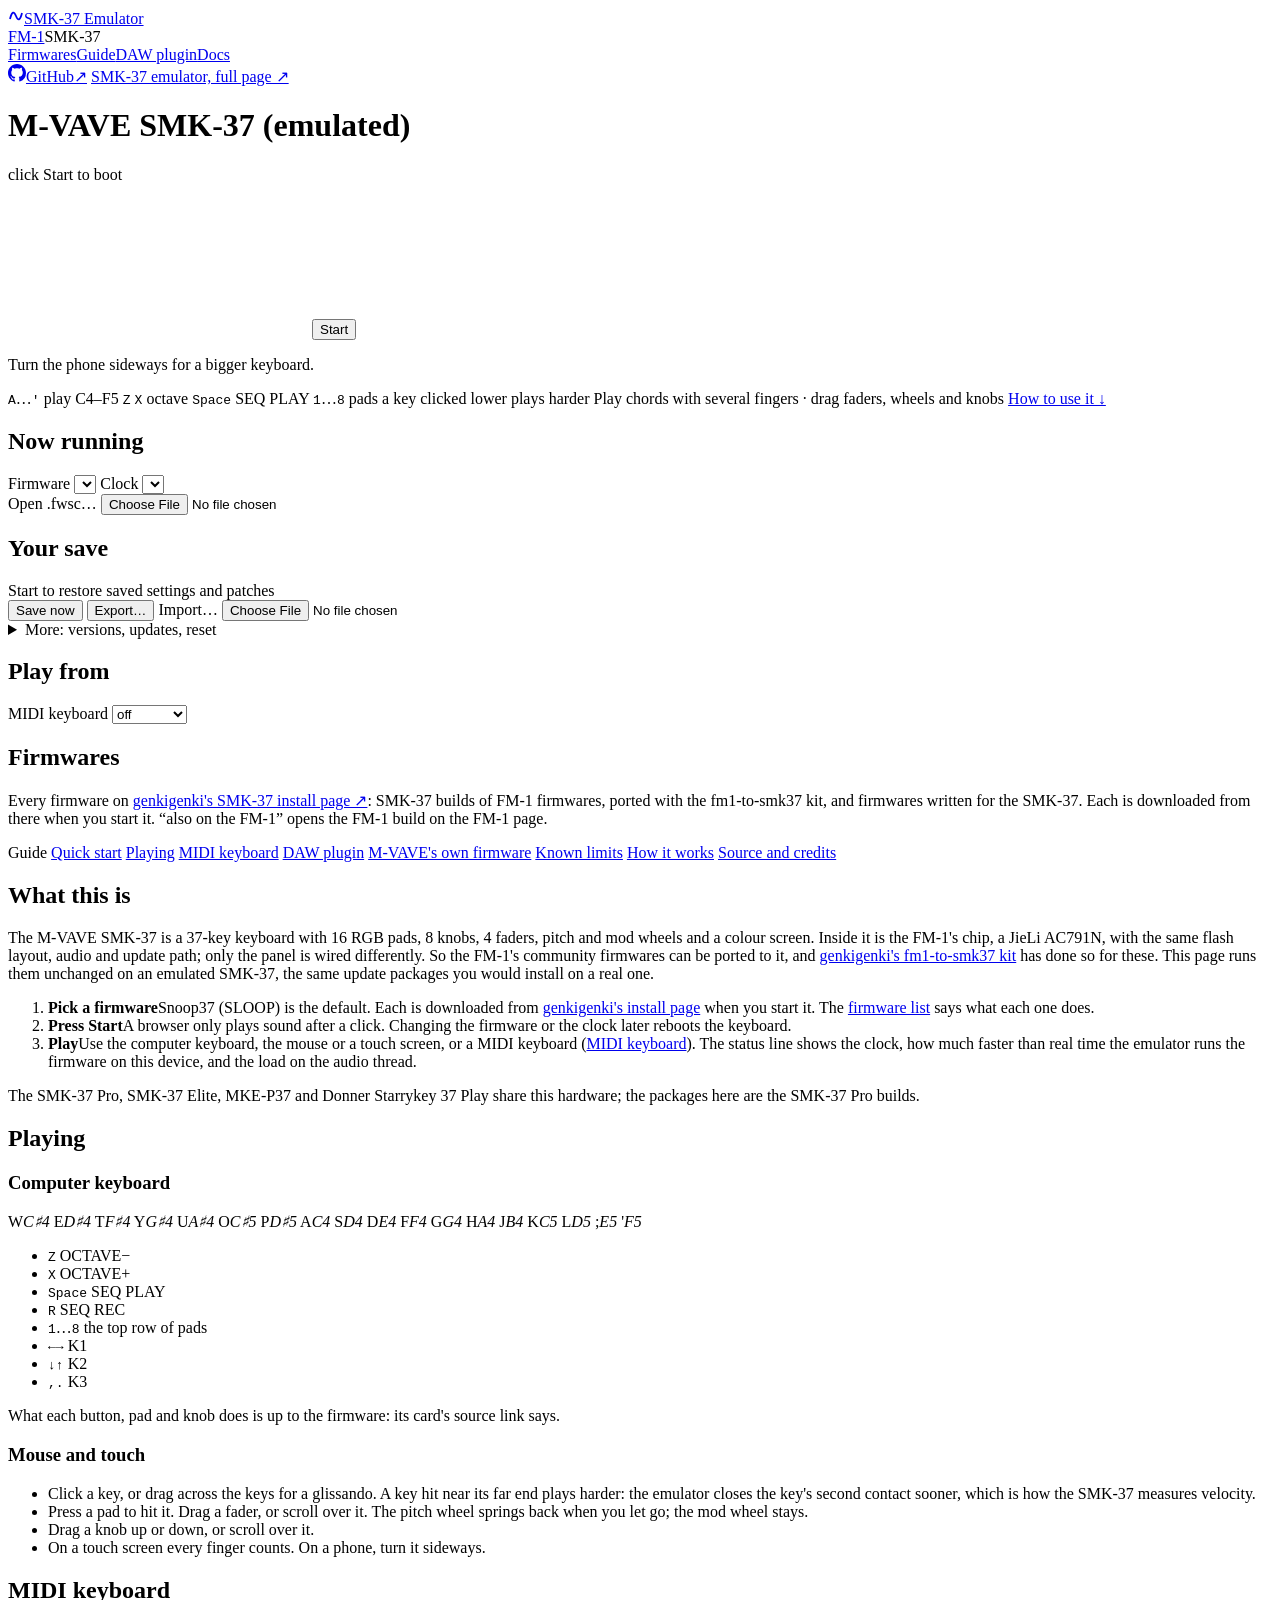
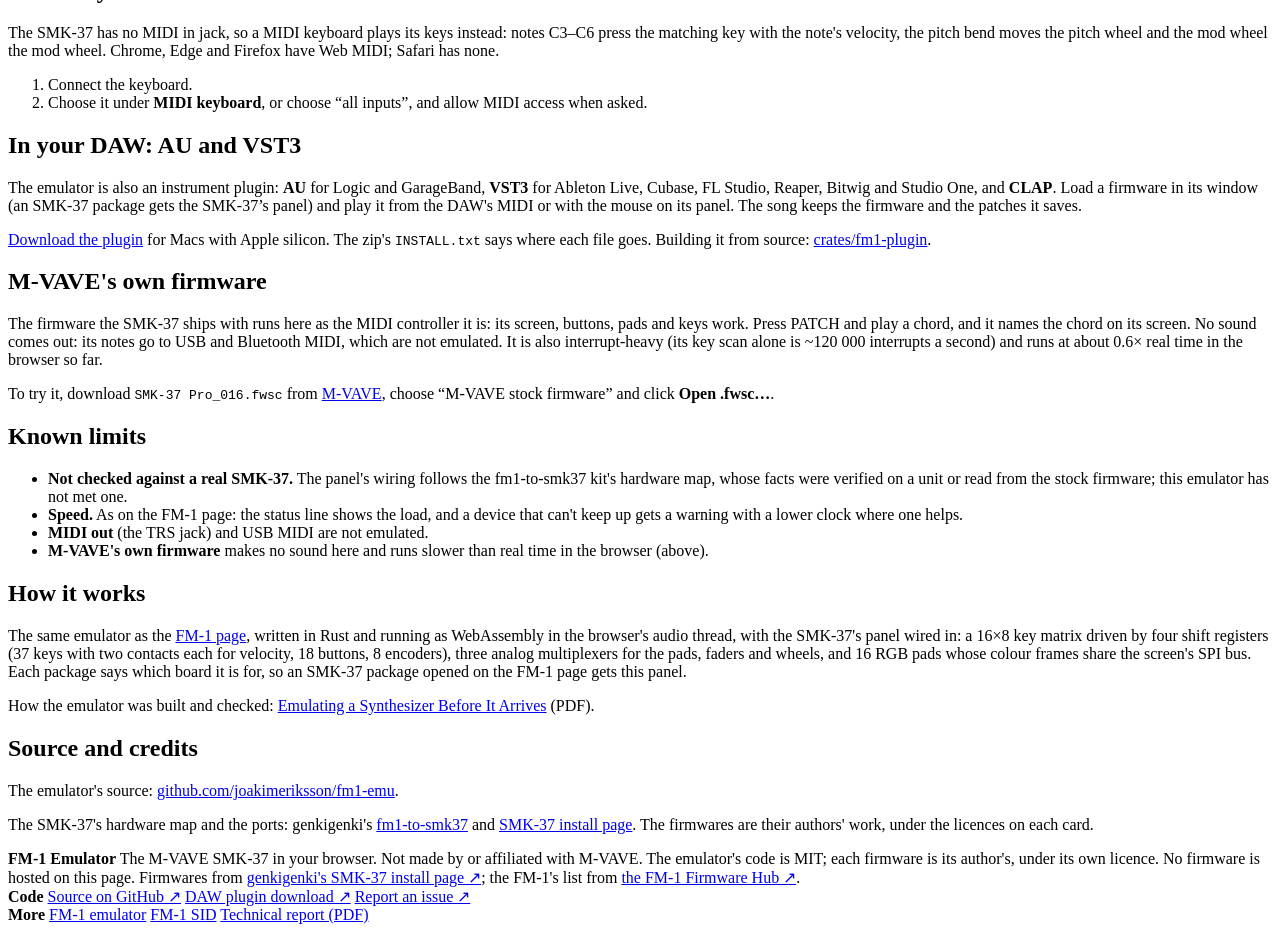
==== web/smk37/index.html @ 294fa138 "Force fresh mobile LCD assets and eliminate stale screen-only label" ====
<!doctype html>
<html lang="en" data-device="smk37">
<head>
<meta charset="utf-8">
<meta name="viewport" content="width=device-width, initial-scale=1, viewport-fit=cover">
<title>SMK-37 Emulator</title>
<meta name="description" content="The M-VAVE SMK-37 keyboard emulated in the browser, running the community firmwares ported to it from the FM-1: the same chip, its keys, pads, faders, wheels and screen in WebAssembly.">
<meta property="og:type" content="website">
<meta property="og:title" content="SMK-37 Emulator">
<meta property="og:description" content="The M-VAVE SMK-37 keyboard emulated in the browser, running the community firmwares ported to it from the FM-1: the same chip, its keys, pads, faders, wheels and screen in WebAssembly.">
<meta property="og:url" content="https://joakimeriksson.github.io/fm1-emu/smk37/">
<meta property="og:image" content="https://joakimeriksson.github.io/fm1-emu/smk37/og.png">
<meta property="og:image:width" content="1280">
<meta property="og:image:height" content="640">
<meta property="og:image:alt" content="The emulated SMK-37 with its 37 keys, 16 RGB pads, faders and wheels, running a community firmware">
<meta name="twitter:card" content="summary_large_image">
<link rel="icon" href="data:,">
<link rel="stylesheet" href="style.css?v=lcd-live-20261031">
<script>if (new URLSearchParams(location.search).get("embed") === "1") document.documentElement.setAttribute("data-embed", "");</script>
</head>
<body>
<header class="site">
  <div class="wrap">
    <a class="brand" href="../"><span class="logo" aria-hidden="true"><svg width="16" height="16" viewBox="0 0 16 16" fill="none" stroke="currentColor" stroke-width="1.8"><path d="M2 11C4 3 6 3 8 8s4 5 6-3"/></svg></span>SMK-37 Emulator</a>
    <nav class="devices" aria-label="Device"><a href="../">FM-1</a><span aria-current="page">SMK-37</span></nav>
    <nav class="sitenav" aria-label="Site">
      <a href="#firmwares">Firmwares</a><a href="#guide">Guide</a><a href="#plugin">DAW plugin</a><a href="https://github.com/joakimeriksson/fm1-emu#readme">Docs</a>
    </nav>
    <a class="gh" href="https://github.com/joakimeriksson/fm1-emu" aria-label="Source code on GitHub"><svg width="18" height="18" viewBox="0 0 16 16" fill="currentColor" aria-hidden="true"><path d="M8 0C3.58 0 0 3.58 0 8c0 3.54 2.29 6.53 5.47 7.59.4.07.55-.17.55-.38 0-.19-.01-.82-.01-1.49-2.01.37-2.53-.49-2.69-.94-.09-.23-.48-.94-.82-1.13-.28-.15-.68-.52-.01-.53.63-.01 1.08.58 1.23.82.72 1.21 1.87.87 2.33.66.07-.52.28-.87.51-1.07-1.78-.2-3.64-.89-3.64-3.95 0-.87.31-1.59.82-2.15-.08-.2-.36-1.02.08-2.12 0 0 .67-.21 2.2.82.64-.18 1.32-.27 2-.27.68 0 1.36.09 2 .27 1.53-1.04 2.2-.82 2.2-.82.44 1.1.16 1.92.08 2.12.51.56.82 1.27.82 2.15 0 3.07-1.87 3.75-3.65 3.95.29.25.54.73.54 1.48 0 1.07-.01 1.93-.01 2.2 0 .21.15.46.55.38A8.013 8.013 0 0016 8c0-4.42-3.58-8-8-8z"/></svg><span>GitHub</span><span class="arrow" aria-hidden="true">↗</span></a>
    <a class="embed-only" id="fullpage" href="./" target="_blank" rel="noopener">SMK-37 emulator, full page ↗</a>
  </div>
</header>
<main>
  <div class="player">
    <div class="deck">
      <div class="deck-head">
        <h1 id="title">M-VAVE SMK-37 (emulated)</h1>
        <span id="status">click Start to boot</span>
      </div>
      <div id="perfwarn" role="alert" hidden>
        <p id="perfwarn-text"></p>
        <div class="acts">
          <button type="button" id="perfwarn-fix" class="primary"></button>
          <button type="button" id="perfwarn-copy" title="A short text about this device and how it kept up, to paste into a bug report">Copy a report</button>
          <a href="https://github.com/joakimeriksson/fm1-emu/issues/new" target="_blank" rel="noopener">Report on GitHub ↗</a>
          <button type="button" id="perfwarn-close" aria-label="Dismiss">✕</button>
        </div>
      </div>
      <div class="stage">
        <canvas id="panel" aria-label="SMK-37 front panel"></canvas>
        <button id="start">Start</button>
      </div>
      <p class="rotate">Turn the phone sideways for a bigger keyboard.</p>
      <p class="hint">
        <span class="keyb"><kbd>A</kbd>…<kbd>'</kbd> play C4–F5</span>
        <span class="keyb"><kbd>Z</kbd> <kbd>X</kbd> octave</span>
        <span class="keyb"><kbd>Space</kbd> SEQ PLAY</span>
        <span class="keyb"><kbd>1</kbd>…<kbd>8</kbd> pads</span>
        <span class="keyb">a key clicked lower plays harder</span>
        <span class="touch">Play chords with several fingers · drag faders, wheels and knobs</span>
        <a class="more" href="#guide">How to use it ↓</a>
      </p>
    </div>

    <aside class="side bar" aria-label="Firmware, saves and MIDI">
      <section class="box" aria-labelledby="h-now">
        <h2 class="eyebrow" id="h-now">Now running</h2>
        <p id="about"></p>
        <label id="fwlabel">Firmware <select id="fw" aria-label="Firmware"></select></label>
        <label>Clock <select id="mhz" aria-label="Emulated clock"></select></label>
        <div class="row">
          <label class="file">Open .fwsc… <input type="file" id="open"></label>
          <label class="file" hidden>DX7 bank… <input type="file" id="bank"></label>
          <span id="bankname" class="dim" hidden></span>
        </div>
      </section>

      <section class="box save-box" aria-labelledby="h-save">
        <h2 class="eyebrow" id="h-save">Your save</h2>
        <span id="save-status" role="status" aria-live="polite">Start to restore saved settings and patches</span>
        <div class="row save-actions">
          <button type="button" id="save-now">Save now</button>
          <button type="button" id="export-save">Export…</button>
          <label class="file">Import… <input type="file" id="import-save" accept=".json,.fm1save"></label>
        </div>
        <details class="save-controls">
          <summary>More: versions, updates, reset</summary>
          <div class="save-actions">
            <button type="button" id="browse-saves">Browse saved firmwares</button>
            <select id="saved-versions" aria-label="Saved firmware versions"></select>
            <button type="button" id="open-saved-version">Open saved firmware</button>
            <button type="button" id="update-firmware">Check for firmware updates</button>
            <button type="button" id="reset-save">Reset saved flash…</button>
          </div>
          <p>Settings and patches written to flash are saved automatically. Use the firmware’s own save
            command for patch edits. Backups contain saved flash and community firmware. For M-VAVE firmware, the
            recipient must open their own matching .fwsc first. Browse saved firmwares to reopen
            older versions or local files. Clearing browser data removes local saves.</p>
        </details>
      </section>

      <section class="box" aria-labelledby="h-play-from">
        <h2 class="eyebrow" id="h-play-from">Play from</h2>
        <label id="midiin" title="A MIDI keyboard plays the SMK-37's keys (notes C3..C6, with velocity) and its wheels (pitch bend, mod wheel)">MIDI keyboard <span class="sel"><span id="midiact" aria-hidden="true"></span><select id="midi" aria-label="MIDI input"><option value="">off</option><option value="*">all inputs</option></select></span></label>
        <label id="midichl" hidden>Channel
          <select id="midich" aria-label="MIDI channel"><option value="0">as sent</option></select></label>
      </section>
    </aside>
  </div>

  <section id="firmwares" class="library" aria-labelledby="h-fw">
    <h2 id="h-fw">Firmwares</h2>
    <p>Every firmware on <a href="https://genkigenki.github.io/smk37/">genkigenki's SMK-37 install page ↗</a>: SMK-37
      builds of FM-1 firmwares, ported with the fm1-to-smk37 kit, and firmwares written for the SMK-37. Each is
      downloaded from there when you start it. “also on the FM-1” opens the FM-1 build on the FM-1 page.</p>
    <ul class="cards" id="fwlist"></ul>
  </section>

  <div class="guide" id="guide">
    <nav class="toc" aria-label="Guide">
      <span class="eyebrow">Guide</span>
      <a href="#start-here">Quick start</a>
      <a href="#playing">Playing</a>
      <a href="#midi-in">MIDI keyboard</a>
      <a href="#plugin">DAW plugin</a>
      <a href="#stock">M-VAVE's own firmware</a>
      <a href="#limits">Known limits</a>
      <a href="#how">How it works</a>
      <a href="#credits">Source and credits</a>
    </nav>
    <div class="article">
      <section id="start-here" aria-labelledby="h-start">
        <h2 id="h-start">What this is</h2>
        <p class="lead">The M-VAVE SMK-37 is a 37-key keyboard with 16 RGB pads, 8 knobs, 4 faders, pitch and mod
          wheels and a colour screen. Inside it is the FM-1's chip, a JieLi AC791N, with the same flash layout, audio and
          update path; only the panel is wired differently. So the FM-1's community firmwares can be ported to it, and
          <a href="https://github.com/genkigenki/fm1-to-smk37">genkigenki's fm1-to-smk37 kit</a> has done so for these.
          This page runs them unchanged on an emulated SMK-37, the same update packages you would install on a real one.</p>
        <ol class="steps">
          <li><b>Pick a firmware</b>Snoop37 (SLOOP) is the default. Each is downloaded from
            <a href="https://genkigenki.github.io/smk37/">genkigenki's install page</a> when you start it. The
            <a href="#firmwares">firmware list</a> says what each one does.</li>
          <li><b>Press Start</b>A browser only plays sound after a click. Changing the firmware or the clock later
            reboots the keyboard.</li>
          <li><b>Play</b>Use the computer keyboard, the mouse or a touch screen, or a MIDI keyboard
            (<a href="#midi-in">MIDI keyboard</a>). The status line shows the clock, how much faster than real
            time the emulator runs the firmware on this device, and the load on the audio thread.</li>
        </ol>
        <p>The SMK-37 Pro, SMK-37 Elite, MKE-P37 and Donner Starrykey 37 Play share this hardware; the packages here
          are the SMK-37 Pro builds.</p>
      </section>

      <section id="playing" aria-labelledby="h-play">
        <h2 id="h-play">Playing</h2>
        <h3>Computer keyboard</h3>
        <div class="piano" role="img" aria-label="Computer keys and the notes they play: A C4, W C sharp 4, S D4, E D sharp 4, D E4, F F4, T F sharp 4, G G4, Y G sharp 4, H A4, U A sharp 4, J B4, K C5, O C sharp 5, L D5, P D sharp 5, semicolon E5, apostrophe F5">
          <span class="b" style="grid-column-start:2">W<i>C♯4</i></span>
          <span class="b" style="grid-column-start:4">E<i>D♯4</i></span>
          <span class="b" style="grid-column-start:8">T<i>F♯4</i></span>
          <span class="b" style="grid-column-start:10">Y<i>G♯4</i></span>
          <span class="b" style="grid-column-start:12">U<i>A♯4</i></span>
          <span class="b" style="grid-column-start:16">O<i>C♯5</i></span>
          <span class="b" style="grid-column-start:18">P<i>D♯5</i></span>
          <span class="w" style="grid-column-start:1">A<i>C4</i></span>
          <span class="w" style="grid-column-start:3">S<i>D4</i></span>
          <span class="w" style="grid-column-start:5">D<i>E4</i></span>
          <span class="w" style="grid-column-start:7">F<i>F4</i></span>
          <span class="w" style="grid-column-start:9">G<i>G4</i></span>
          <span class="w" style="grid-column-start:11">H<i>A4</i></span>
          <span class="w" style="grid-column-start:13">J<i>B4</i></span>
          <span class="w" style="grid-column-start:15">K<i>C5</i></span>
          <span class="w" style="grid-column-start:17">L<i>D5</i></span>
          <span class="w" style="grid-column-start:19">;<i>E5</i></span>
          <span class="w" style="grid-column-start:21">'<i>F5</i></span>
        </div>
        <ul class="map" aria-label="Buttons, pads and knobs">
          <li><kbd>Z</kbd> OCTAVE−</li><li><kbd>X</kbd> OCTAVE+</li><li><kbd>Space</kbd> SEQ PLAY</li><li><kbd>R</kbd> SEQ REC</li>
          <li><kbd>1</kbd>…<kbd>8</kbd> the top row of pads</li>
          <li><kbd>←</kbd><kbd>→</kbd> K1</li><li><kbd>↓</kbd><kbd>↑</kbd> K2</li><li><kbd>,</kbd><kbd>.</kbd> K3</li>
        </ul>
        <p class="dim">What each button, pad and knob does is up to the firmware: its card's source link says.</p>
        <h3>Mouse and touch</h3>
        <ul>
          <li>Click a key, or drag across the keys for a glissando. A key hit near its far end plays harder: the
            emulator closes the key's second contact sooner, which is how the SMK-37 measures velocity.</li>
          <li>Press a pad to hit it. Drag a fader, or scroll over it. The pitch wheel springs back when you let go; the
            mod wheel stays.</li>
          <li>Drag a knob up or down, or scroll over it.</li>
          <li>On a touch screen every finger counts. On a phone, turn it sideways.</li>
        </ul>
      </section>

      <section id="midi-in" aria-labelledby="h-midi">
        <h2 id="h-midi">MIDI keyboard</h2>
        <p>The SMK-37 has no MIDI in jack, so a MIDI keyboard plays its keys instead: notes C3–C6 press the matching
          key with the note's velocity, the pitch bend moves the pitch wheel and the mod wheel the mod wheel.
          Chrome, Edge and Firefox have Web MIDI; Safari has none.</p>
        <ol>
          <li>Connect the keyboard.</li>
          <li>Choose it under <b>MIDI keyboard</b>, or choose “all inputs”, and allow MIDI access when asked.</li>
        </ol>
      </section>

      <section id="plugin" aria-labelledby="h-plugin">
        <h2 id="h-plugin">In your DAW: AU and VST3</h2>
        <p>The emulator is also an instrument plugin: <b>AU</b> for Logic and GarageBand, <b>VST3</b> for Ableton
          Live, Cubase, FL Studio, Reaper, Bitwig and Studio One, and <b>CLAP</b>. Load a firmware in its window (an SMK-37 package gets the SMK-37’s panel)
          and play it from the DAW's MIDI or with the mouse on its panel. The song keeps the firmware and the
          patches it saves.</p>
        <p><a href="https://github.com/joakimeriksson/fm1-emu/releases/latest">Download the plugin</a> for Macs with
          Apple silicon. The zip's <code>INSTALL.txt</code> says where each file goes. Building it from source:
          <a href="https://github.com/joakimeriksson/fm1-emu/tree/master/crates/fm1-plugin">crates/fm1-plugin</a>.</p>
      </section>

      <section id="stock" aria-labelledby="h-stock">
        <h2 id="h-stock">M-VAVE's own firmware</h2>
        <p>The firmware the SMK-37 ships with runs here as the MIDI controller it is: its screen, buttons, pads and keys
          work. Press PATCH and play a chord, and it names the chord on its screen. No sound comes out: its notes go to
          USB and Bluetooth MIDI, which are not emulated. It is also interrupt-heavy (its key scan alone is ~120 000
          interrupts a second) and runs at about 0.6× real time in the browser so far.</p>
        <p>To try it, download <code>SMK-37 Pro_016.fwsc</code> from
          <a href="https://yms-file-store.oss-cn-hongkong.aliyuncs.com/software/firmware/SMK-37Pro/SMK-37%20Pro_016.fwsc">M-VAVE</a>,
          choose “M-VAVE stock firmware” and click <b>Open .fwsc…</b>.</p>
      </section>

      <section id="limits" aria-labelledby="h-limits">
        <h2 id="h-limits">Known limits</h2>
        <ul>
          <li><b>Not checked against a real SMK-37.</b> The panel's wiring follows the fm1-to-smk37 kit's hardware
            map, whose facts were verified on a unit or read from the stock firmware; this emulator has not met one.</li>
          <li><b>Speed.</b> As on the FM-1 page: the status line shows the load, and a device that can't keep up gets
            a warning with a lower clock where one helps.</li>
          <li><b>MIDI out</b> (the TRS jack) and USB MIDI are not emulated.</li>
          <li><b>M-VAVE's own firmware</b> makes no sound here and runs slower than real time in the browser (above).</li>
        </ul>
      </section>

      <section id="how" aria-labelledby="h-how">
        <h2 id="h-how">How it works</h2>
        <p>The same emulator as the <a href="../">FM-1 page</a>, written in Rust and running as WebAssembly in the
          browser's audio thread, with the SMK-37's panel wired in: a 16×8 key matrix driven by four shift registers
          (37 keys with two contacts each for velocity, 18 buttons, 8 encoders), three analog multiplexers for the pads,
          faders and wheels, and 16 RGB pads whose colour frames share the screen's SPI bus. Each package says which
          board it is for, so an SMK-37 package opened on the FM-1 page gets this panel.</p>
        <p>How the emulator was built and checked: <a href="../fm1-emu-report.pdf">Emulating a Synthesizer Before It
          Arrives</a> (PDF).</p>
      </section>

      <section id="credits" aria-labelledby="h-credits">
        <h2 id="h-credits">Source and credits</h2>
        <p>The emulator's source:
          <a href="https://github.com/joakimeriksson/fm1-emu">github.com/joakimeriksson/fm1-emu</a>.</p>
        <p>The SMK-37's hardware map and the ports: genkigenki's
          <a href="https://github.com/genkigenki/fm1-to-smk37">fm1-to-smk37</a> and
          <a href="https://genkigenki.github.io/smk37/">SMK-37 install page</a>. The firmwares are their authors' work,
          under the licences on each card.</p>
      </section>
    </div>
  </div>
</main>
<footer class="site">
  <div class="wrap">
    <div class="about-site">
      <b>FM-1 Emulator</b>
      <span>The M-VAVE SMK-37 in your browser. Not made by or affiliated with M-VAVE. The emulator's code is
        MIT; each firmware is its author's, under its own licence. No firmware is hosted on this page.</span>
      <span>Firmwares from <a href="https://genkigenki.github.io/smk37/">genkigenki's SMK-37 install page ↗</a>;
        the FM-1's list from <a href="https://thefirmwarehub.com/">the FM-1 Firmware Hub ↗</a>.</span>
    </div>
    <div class="col">
      <b>Code</b>
      <a href="https://github.com/joakimeriksson/fm1-emu">Source on GitHub ↗</a>
      <a href="https://github.com/joakimeriksson/fm1-emu/releases/latest">DAW plugin download ↗</a>
      <a href="https://github.com/joakimeriksson/fm1-emu/issues/new">Report an issue ↗</a>
    </div>
    <div class="col">
      <b>More</b>
      <a href="../">FM-1 emulator</a>
      <a href="../fm1-sid/">FM-1 SID</a>
      <a href="../fm1-emu-report.pdf">Technical report (PDF)</a>
    </div>
  </div>
</footer>
<script type="module" src="main.js?v=lcd-live-20261031"></script>
</body>
</html>
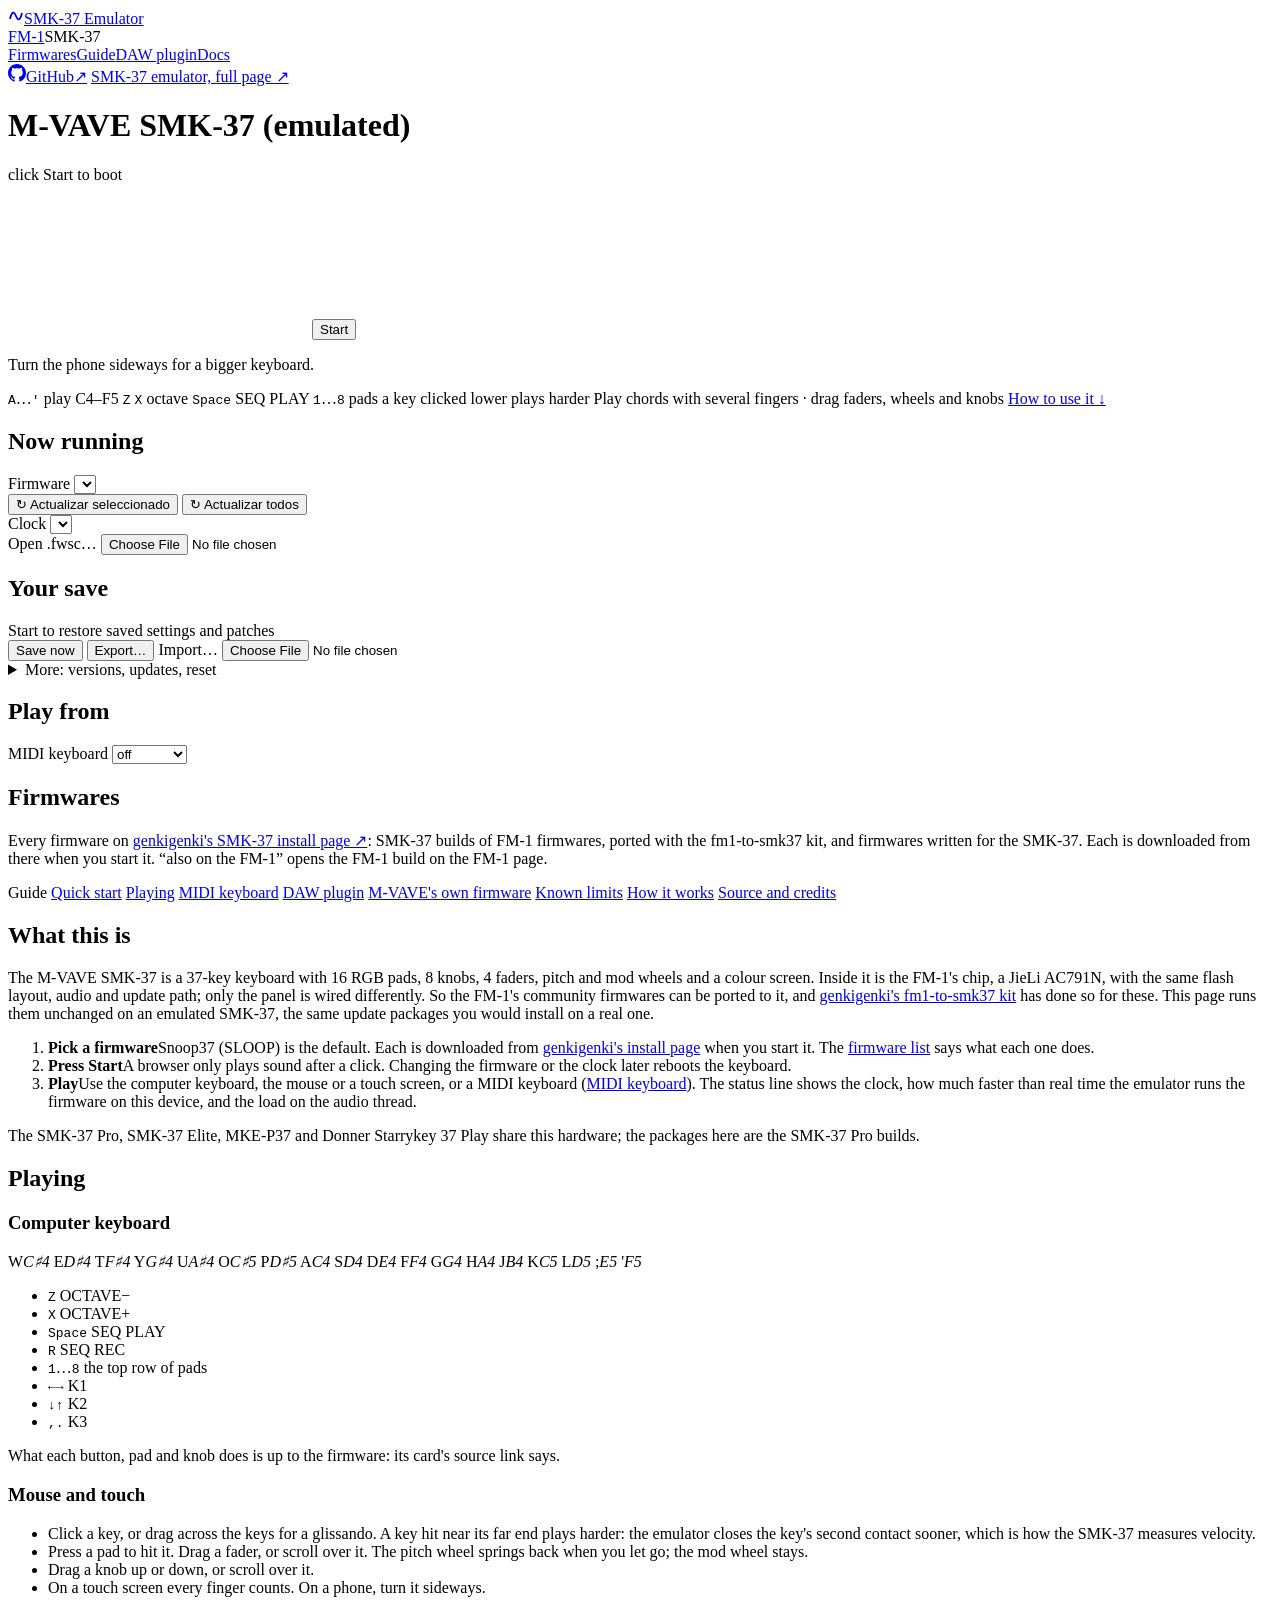
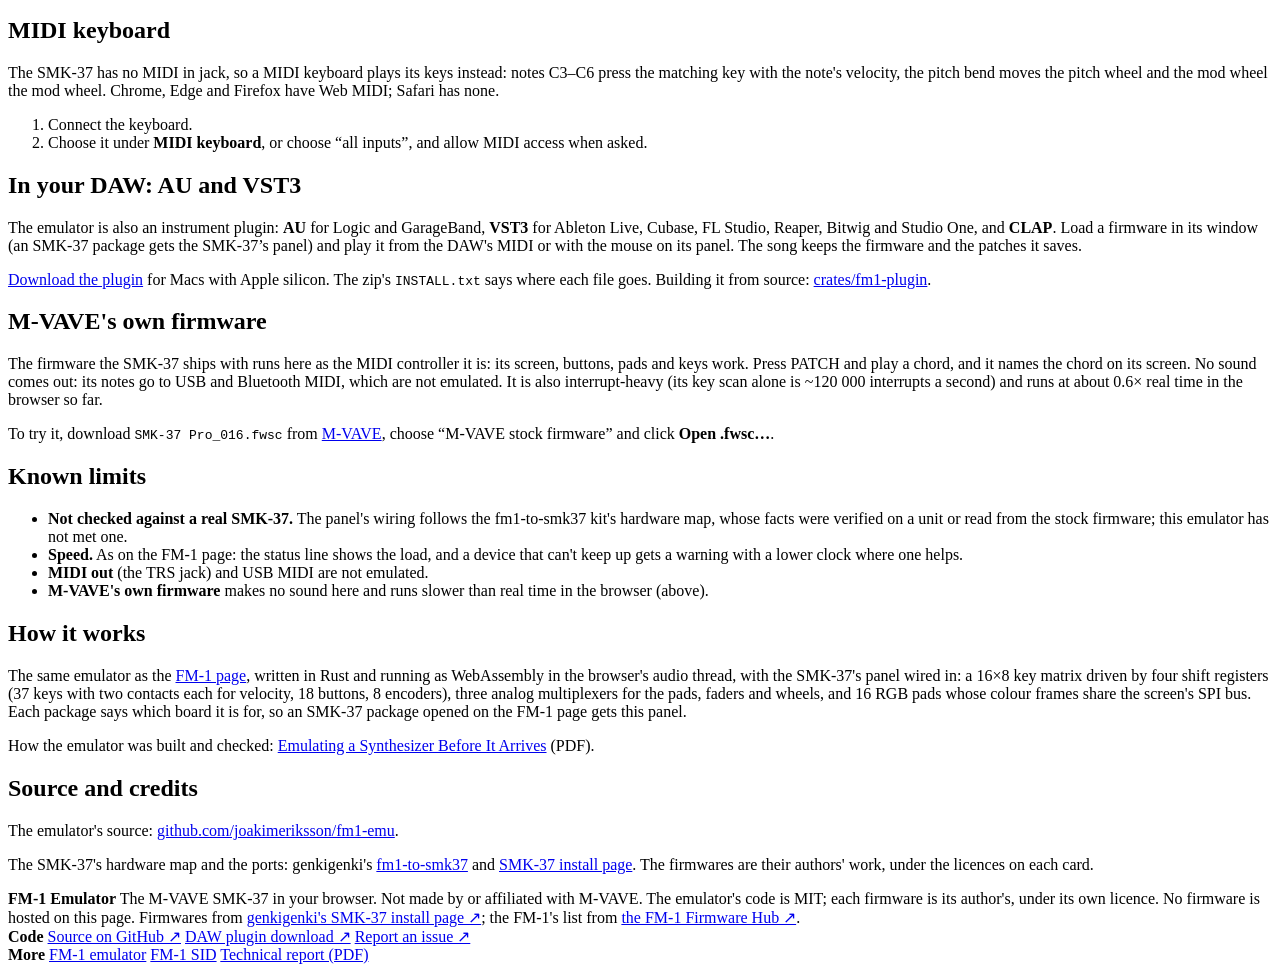
==== commit c9c91d7c: "Show selected and bulk firmware update actions beside the firmware selector" ====
--- a/web/smk37/index.html
+++ b/web/smk37/index.html
@@ -15,7 +15,7 @@
 <meta property="og:image:alt" content="The emulated SMK-37 with its 37 keys, 16 RGB pads, faders and wheels, running a community firmware">
 <meta name="twitter:card" content="summary_large_image">
 <link rel="icon" href="data:,">
-<link rel="stylesheet" href="style.css?v=lcd-live-20261031">
+<link rel="stylesheet" href="style.css?v=lcd-fit-v024-20261031">
 <script>if (new URLSearchParams(location.search).get("embed") === "1") document.documentElement.setAttribute("data-embed", "");</script>
 </head>
 <body>
@@ -67,6 +67,11 @@
         <h2 class="eyebrow" id="h-now">Now running</h2>
         <p id="about"></p>
         <label id="fwlabel">Firmware <select id="fw" aria-label="Firmware"></select></label>
+        <div class="row firmware-updates">
+          <button type="button" id="update-selected-firmware">↻ Actualizar seleccionado</button>
+          <button type="button" id="update-all-firmwares">↻ Actualizar todos</button>
+        </div>
+        <span id="firmware-update-status" role="status" aria-live="polite"></span>
         <label>Clock <select id="mhz" aria-label="Emulated clock"></select></label>
         <div class="row">
           <label class="file">Open .fwsc… <input type="file" id="open"></label>
@@ -281,6 +286,6 @@
     </div>
   </div>
 </footer>
-<script type="module" src="main.js?v=lcd-live-20261031"></script>
+<script type="module" src="main.js?v=lcd-fit-v024-20261031"></script>
 </body>
 </html>
